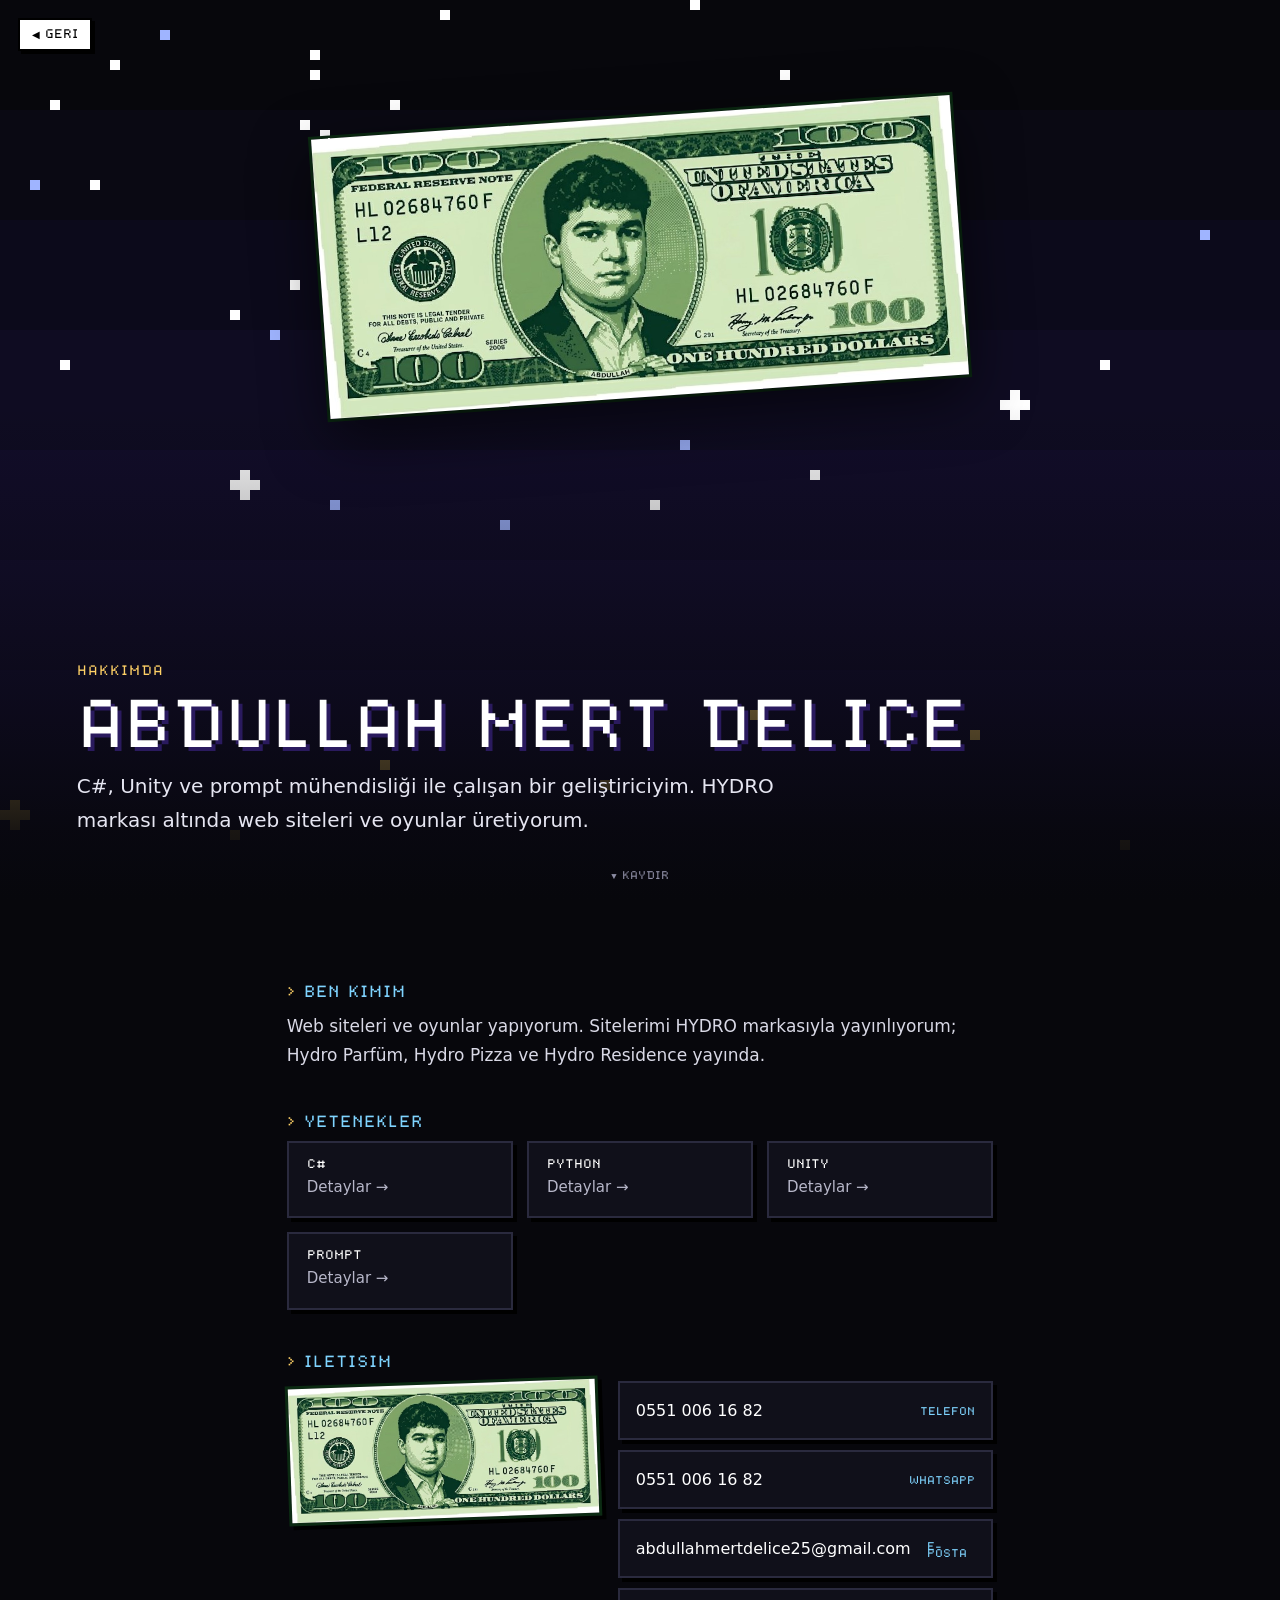
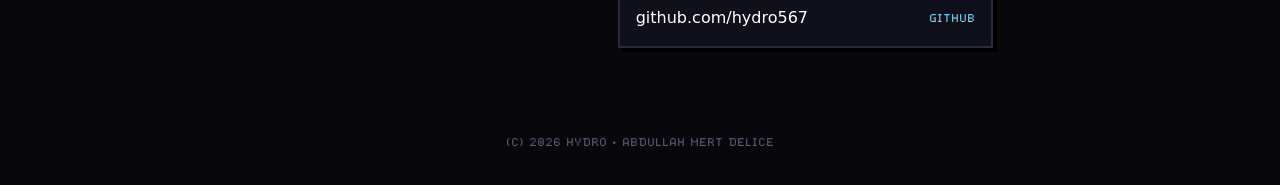
==== hakkimda.html @ ada937f6 "Game Boy portfolyo sitesi Co-Authored-By: Claude Opus 5.5 <noreply@anthropic.com> Claude-Session: ht" ====
<!DOCTYPE html>
<html lang="tr">
<head>
<meta charset="utf-8">
<meta name="viewport" content="width=device-width,initial-scale=1">
<title>Abdullah Mert Delice · Abdullah Mert Delice</title>
<link rel="stylesheet" href="assets/page.css">
</head>
<body data-art="about" data-home="index.html?menu=1">
<a class="back" href="index.html?menu=1">&#9664; GERI</a>
<header class="hero">
  <canvas id="art"></canvas>
  <img class="dollar" src="img/dolar.jpg" alt="Abdullah Mert Delice">
  <div class="head">
    <div class="kicker">HAKKIMDA</div>
    <h1>ABDULLAH MERT DELICE</h1>
    <p class="lead">C#, Unity ve prompt mühendisliği ile çalışan bir geliştiriciyim. HYDRO markası altında web siteleri ve oyunlar üretiyorum.</p>
  </div>
  <div class="scroll">&#9660; KAYDIR</div>
</header>
<main>
<h2>BEN KIMIM</h2><p>Web siteleri ve oyunlar yapıyorum. Sitelerimi HYDRO markasıyla yayınlıyorum; Hydro Parfüm, Hydro Pizza ve Hydro Residence yayında.</p><h2>YETENEKLER</h2><div class="grid"><a class="card" style="text-decoration:none" href="yetenekler/csharp.html"><b>C#</b><p>Detaylar &rarr;</p></a><a class="card" style="text-decoration:none" href="yetenekler/python.html"><b>PYTHON</b><p>Detaylar &rarr;</p></a><a class="card" style="text-decoration:none" href="yetenekler/unity.html"><b>UNITY</b><p>Detaylar &rarr;</p></a><a class="card" style="text-decoration:none" href="yetenekler/prompt.html"><b>PROMPT</b><p>Detaylar &rarr;</p></a></div><h2>ILETISIM</h2><div class="contactwrap"><img class="dollar-sm" src="img/dolar.jpg" alt="Abdullah Mert Delice"><div class="contact"><a href="tel:05510061682">0551 006 16 82<span>TELEFON</span></a><a href="https://wa.me/905510061682" target="_blank" rel="noopener">0551 006 16 82<span>WHATSAPP</span></a><a href="mailto:abdullahmertdelice25@gmail.com">abdullahmertdelice25@gmail.com<span>E-POSTA</span></a><a href="https://github.com/hydro567" target="_blank" rel="noopener">github.com/hydro567<span>GITHUB</span></a></div></div>

</main>
<footer>(C) 2026 HYDRO &middot; ABDULLAH MERT DELICE</footer>
<script src="assets/pixelart.js"></script>
<script src="assets/page.js"></script>
</body>
</html>
---- assets/page.css ----
@font-face{font-family:Dogica;src:url(../fonts/dogicapixel.ttf) format('truetype');font-display:block}
*{box-sizing:border-box}
html{background:#07070c}
body{margin:0;color:#d9d9e6;font:17px/1.7 system-ui,-apple-system,"Segoe UI",Roboto,sans-serif;background:#07070c}
a{color:#7fd4ff}
.hero{position:relative;height:100vh;min-height:420px;overflow:hidden;background:#000}
.hero canvas{position:absolute;inset:0;width:100%;height:100%;image-rendering:pixelated;object-fit:cover}
.hero:after{content:"";position:absolute;inset:0;background:linear-gradient(to bottom,rgba(0,0,0,0) 45%,rgba(7,7,12,.92) 92%,#07070c)}
.back{position:fixed;left:18px;top:18px;z-index:5;display:inline-flex;align-items:center;gap:8px;padding:9px 12px;
  font:10px Dogica,monospace;color:#000;background:#fff;border:2px solid #000;box-shadow:3px 3px 0 #000;text-decoration:none}
.back:hover{background:#ffd166}
.back:active{transform:translate(2px,2px);box-shadow:1px 1px 0 #000}
.head{position:absolute;left:0;right:0;bottom:7vh;z-index:2;padding:0 6vw}
.kicker{font:11px Dogica,monospace;color:#ffd166;letter-spacing:1px;margin-bottom:14px}
h1{font:clamp(26px,5vw,54px)/1.2 Dogica,monospace;margin:0 0 16px;color:#fff;text-shadow:4px 4px 0 #2a1a5e}
.lead{max-width:720px;margin:0;font-size:clamp(16px,1.6vw,20px);color:#e6e6f2}
.scroll{position:absolute;left:50%;bottom:18px;z-index:2;transform:translateX(-50%);font:9px Dogica,monospace;color:#8c8ca3;animation:bob 1.4s infinite}
@keyframes bob{50%{transform:translate(-50%,5px)}}
main{max-width:860px;margin:0 auto;padding:40px 6vw 90px}
h2{font:13px Dogica,monospace;color:#7fd4ff;margin:46px 0 16px;letter-spacing:1px}
h2:before{content:"> ";color:#ffd166}
.grid{display:grid;grid-template-columns:repeat(auto-fit,minmax(220px,1fr));gap:14px}
.card{background:#10101a;border:2px solid #2a2a3e;padding:16px 18px;box-shadow:4px 4px 0 #000}
.card b{display:block;font:10px Dogica,monospace;color:#fff;margin-bottom:8px}
.card p{margin:0;font-size:15px;color:#b7b7c9}
.tags{display:flex;flex-wrap:wrap;gap:8px;padding:0;margin:0;list-style:none}
.tags li{font:9px Dogica,monospace;padding:7px 9px;background:#1b1b2b;border:1px solid #3a3a55;color:#e6e6f2}
.cta{display:inline-block;margin-top:22px;padding:13px 18px;font:11px Dogica,monospace;color:#000;background:#6bdb6b;border:2px solid #000;box-shadow:4px 4px 0 #000;text-decoration:none}
.cta:hover{background:#ffd166}
.cta.off{background:#555;color:#ddd;pointer-events:none}
.next{display:flex;justify-content:space-between;gap:12px;margin-top:60px;padding-top:24px;border-top:2px dashed #2a2a3e;font:10px Dogica,monospace}
.next a{color:#d9d9e6;text-decoration:none}
.next a:hover{color:#ffd166}
.contact{display:grid;gap:10px}
.contact a{display:flex;justify-content:space-between;gap:16px;padding:14px 16px;background:#10101a;border:2px solid #2a2a3e;box-shadow:4px 4px 0 #000;color:#fff;text-decoration:none;font-size:16px}
.contact a span{font:9px Dogica,monospace;color:#7fd4ff;align-self:center}
.contact a:hover{border-color:#ffd166}
footer{text-align:center;font:9px Dogica,monospace;color:#5d5d75;padding:0 0 40px}

.dollar{position:absolute;left:50%;top:13vh;z-index:1;width:min(640px,82vw);transform:translateX(-50%) rotate(-4deg);
  box-shadow:0 20px 60px rgba(0,0,0,.6),0 0 0 3px #0b2a12;image-rendering:auto;animation:bill 5s ease-in-out infinite}
@keyframes bill{50%{transform:translateX(-50%) translateY(-10px) rotate(-2deg)}}
@media (max-height:700px){.dollar{top:8vh;width:min(520px,80vw)}}
.contactwrap{display:grid;grid-template-columns:minmax(0,1fr) minmax(0,1.2fr);gap:18px;align-items:start}
.dollar-sm{width:100%;border:3px solid #0b2a12;box-shadow:4px 4px 0 #000;transform:rotate(-2deg)}
@media (max-width:760px){.contactwrap{grid-template-columns:1fr}}
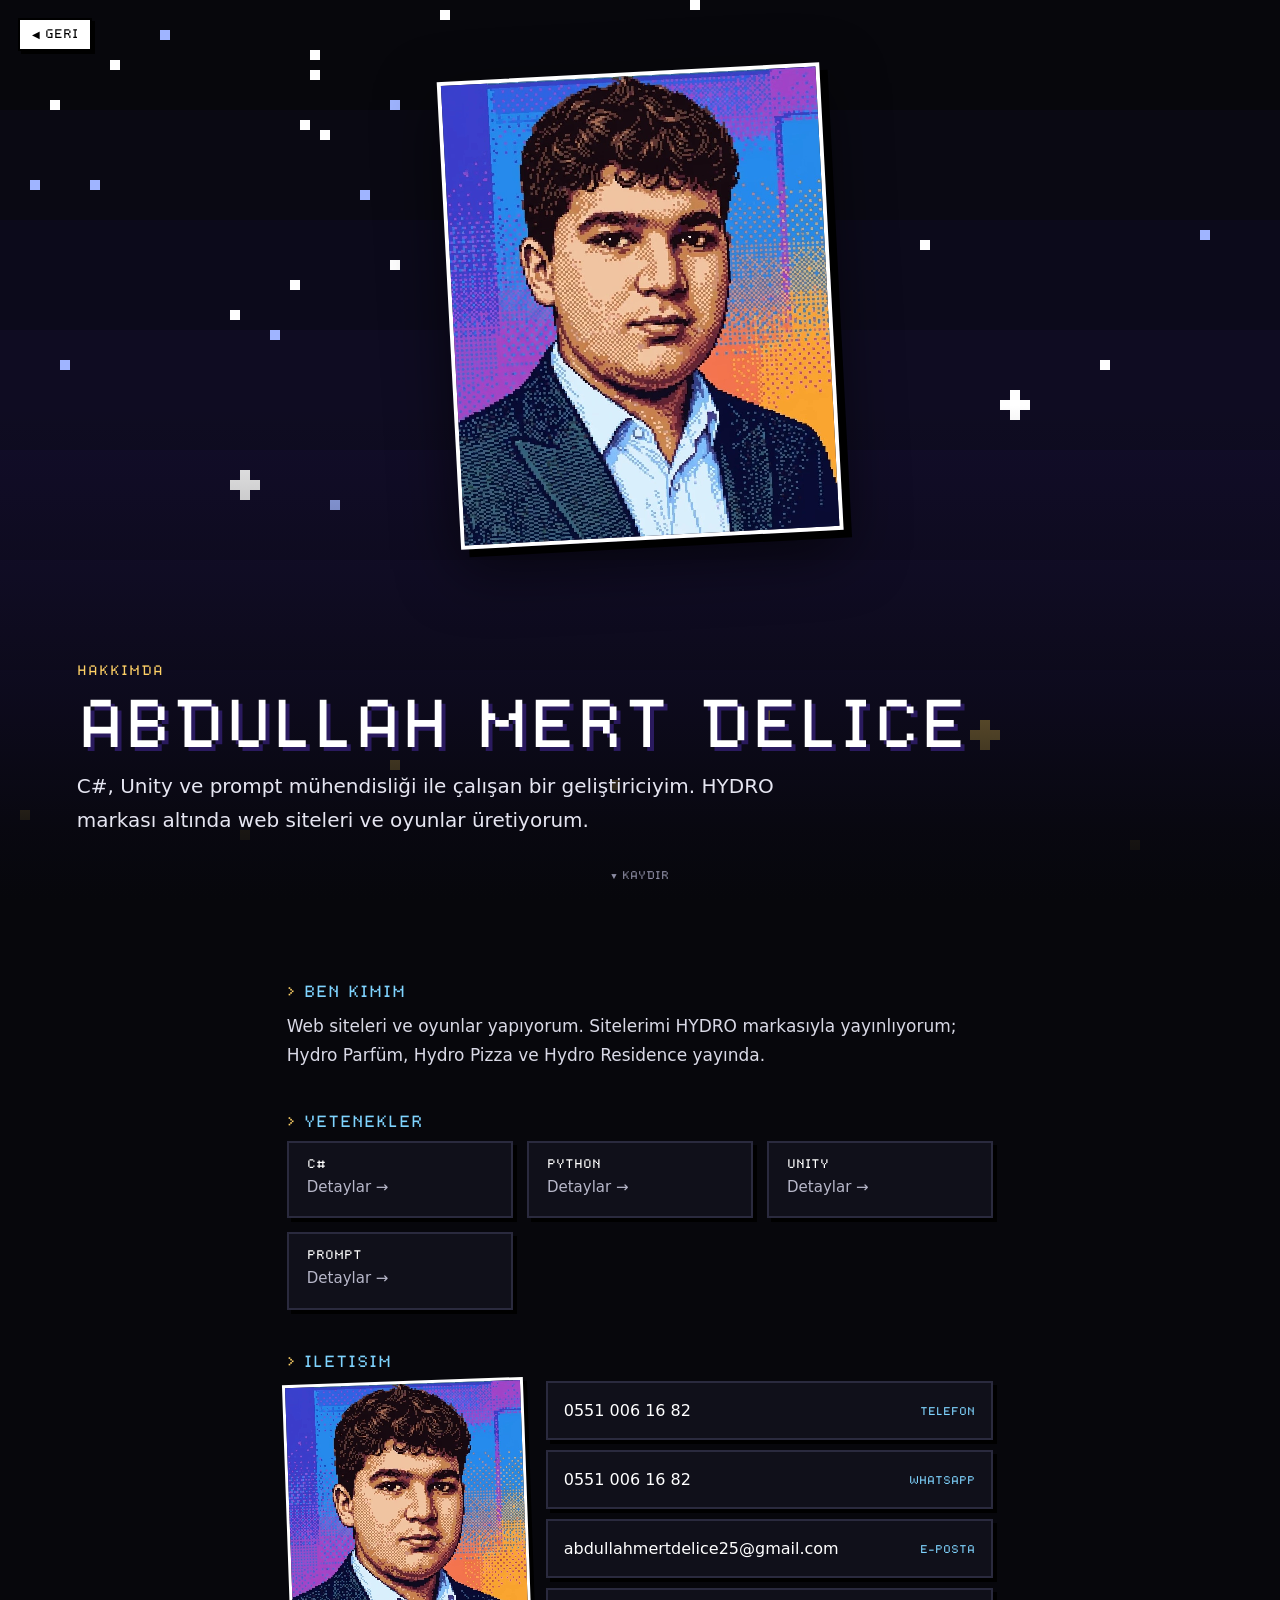
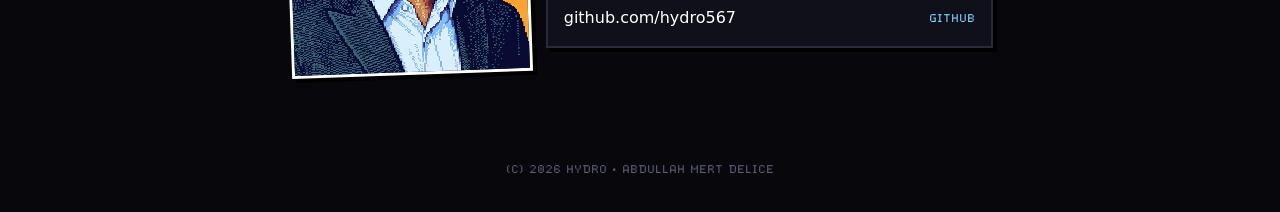
==== commit cfd28675: "Hakkimda: dolar gorseli yerine piksel portre Co-Authored-By: Claude Opus 5.5 <noreply@anthropic.com>" ====
--- a/hakkimda.html
+++ b/hakkimda.html
@@ -10,7 +10,7 @@
 <a class="back" href="index.html?menu=1">&#9664; GERI</a>
 <header class="hero">
   <canvas id="art"></canvas>
-  <img class="dollar" src="img/dolar.jpg" alt="Abdullah Mert Delice">
+  <img class="portrait" src="img/portre.jpg" alt="Abdullah Mert Delice">
   <div class="head">
     <div class="kicker">HAKKIMDA</div>
     <h1>ABDULLAH MERT DELICE</h1>
@@ -19,7 +19,7 @@
   <div class="scroll">&#9660; KAYDIR</div>
 </header>
 <main>
-<h2>BEN KIMIM</h2><p>Web siteleri ve oyunlar yapıyorum. Sitelerimi HYDRO markasıyla yayınlıyorum; Hydro Parfüm, Hydro Pizza ve Hydro Residence yayında.</p><h2>YETENEKLER</h2><div class="grid"><a class="card" style="text-decoration:none" href="yetenekler/csharp.html"><b>C#</b><p>Detaylar &rarr;</p></a><a class="card" style="text-decoration:none" href="yetenekler/python.html"><b>PYTHON</b><p>Detaylar &rarr;</p></a><a class="card" style="text-decoration:none" href="yetenekler/unity.html"><b>UNITY</b><p>Detaylar &rarr;</p></a><a class="card" style="text-decoration:none" href="yetenekler/prompt.html"><b>PROMPT</b><p>Detaylar &rarr;</p></a></div><h2>ILETISIM</h2><div class="contactwrap"><img class="dollar-sm" src="img/dolar.jpg" alt="Abdullah Mert Delice"><div class="contact"><a href="tel:05510061682">0551 006 16 82<span>TELEFON</span></a><a href="https://wa.me/905510061682" target="_blank" rel="noopener">0551 006 16 82<span>WHATSAPP</span></a><a href="mailto:abdullahmertdelice25@gmail.com">abdullahmertdelice25@gmail.com<span>E-POSTA</span></a><a href="https://github.com/hydro567" target="_blank" rel="noopener">github.com/hydro567<span>GITHUB</span></a></div></div>
+<h2>BEN KIMIM</h2><p>Web siteleri ve oyunlar yapıyorum. Sitelerimi HYDRO markasıyla yayınlıyorum; Hydro Parfüm, Hydro Pizza ve Hydro Residence yayında.</p><h2>YETENEKLER</h2><div class="grid"><a class="card" style="text-decoration:none" href="yetenekler/csharp.html"><b>C#</b><p>Detaylar &rarr;</p></a><a class="card" style="text-decoration:none" href="yetenekler/python.html"><b>PYTHON</b><p>Detaylar &rarr;</p></a><a class="card" style="text-decoration:none" href="yetenekler/unity.html"><b>UNITY</b><p>Detaylar &rarr;</p></a><a class="card" style="text-decoration:none" href="yetenekler/prompt.html"><b>PROMPT</b><p>Detaylar &rarr;</p></a></div><h2>ILETISIM</h2><div class="contactwrap"><img class="portrait-sm" src="img/portre.jpg" alt="Abdullah Mert Delice"><div class="contact"><a href="tel:05510061682">0551 006 16 82<span>TELEFON</span></a><a href="https://wa.me/905510061682" target="_blank" rel="noopener">0551 006 16 82<span>WHATSAPP</span></a><a href="mailto:abdullahmertdelice25@gmail.com">abdullahmertdelice25@gmail.com<span>E-POSTA</span></a><a href="https://github.com/hydro567" target="_blank" rel="noopener">github.com/hydro567<span>GITHUB</span></a></div></div>
 
 </main>
 <footer>(C) 2026 HYDRO &middot; ABDULLAH MERT DELICE</footer>
--- a/assets/page.css
+++ b/assets/page.css
@@ -37,10 +37,10 @@
 .contact a:hover{border-color:#ffd166}
 footer{text-align:center;font:9px Dogica,monospace;color:#5d5d75;padding:0 0 40px}
 
-.dollar{position:absolute;left:50%;top:13vh;z-index:1;width:min(640px,82vw);transform:translateX(-50%) rotate(-4deg);
-  box-shadow:0 20px 60px rgba(0,0,0,.6),0 0 0 3px #0b2a12;image-rendering:auto;animation:bill 5s ease-in-out infinite}
-@keyframes bill{50%{transform:translateX(-50%) translateY(-10px) rotate(-2deg)}}
-@media (max-height:700px){.dollar{top:8vh;width:min(520px,80vw)}}
-.contactwrap{display:grid;grid-template-columns:minmax(0,1fr) minmax(0,1.2fr);gap:18px;align-items:start}
-.dollar-sm{width:100%;border:3px solid #0b2a12;box-shadow:4px 4px 0 #000;transform:rotate(-2deg)}
+.portrait{position:absolute;left:50%;top:8vh;z-index:1;height:min(52vh,560px);width:auto;transform:translateX(-50%) rotate(-3deg);
+  border:4px solid #fff;box-shadow:8px 8px 0 #000,0 20px 60px rgba(0,0,0,.6);image-rendering:pixelated;animation:pframe 5s ease-in-out infinite}
+@keyframes pframe{50%{transform:translateX(-50%) translateY(-10px) rotate(-1.5deg)}}
+@media (max-height:700px){.portrait{top:6vh;height:44vh}}
+.contactwrap{display:grid;grid-template-columns:minmax(0,.7fr) minmax(0,1.3fr);gap:18px;align-items:start}
+.portrait-sm{width:100%;max-width:300px;border:3px solid #fff;box-shadow:4px 4px 0 #000;transform:rotate(-2deg);image-rendering:pixelated}
 @media (max-width:760px){.contactwrap{grid-template-columns:1fr}}
